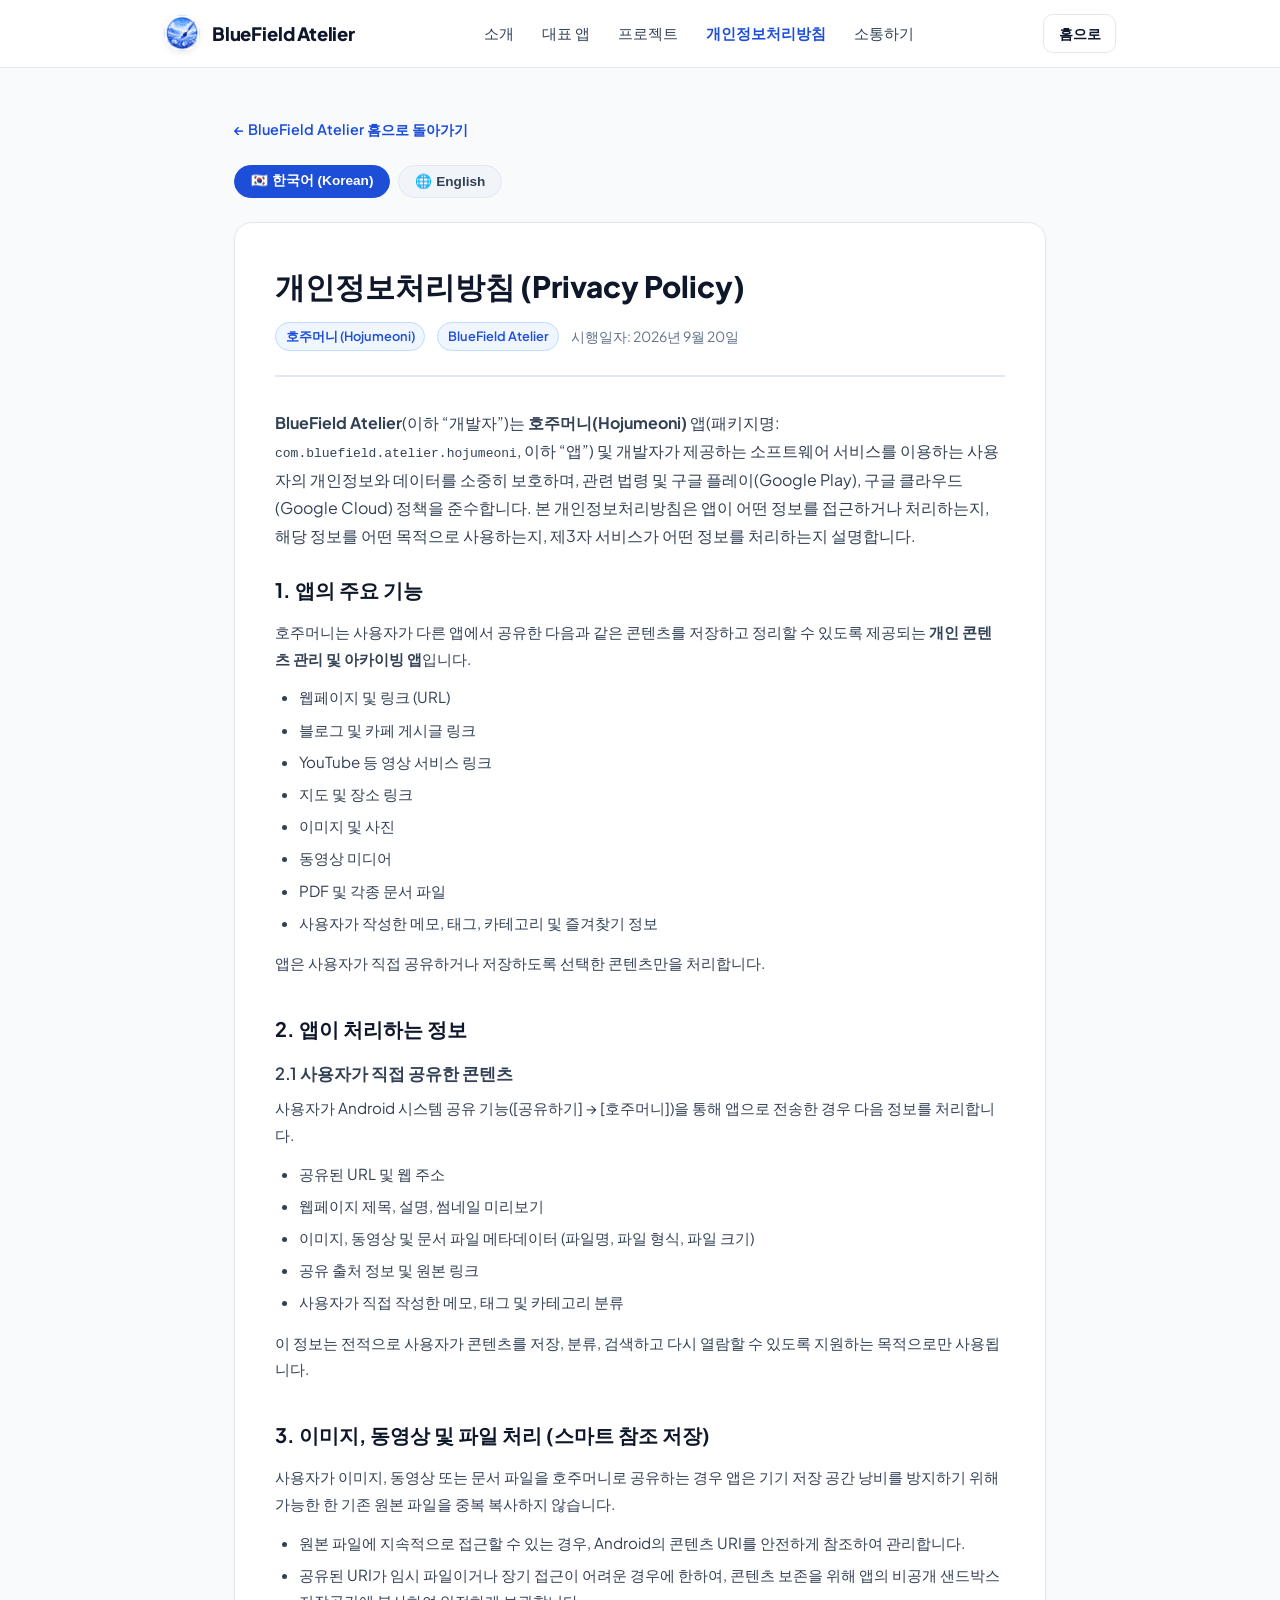
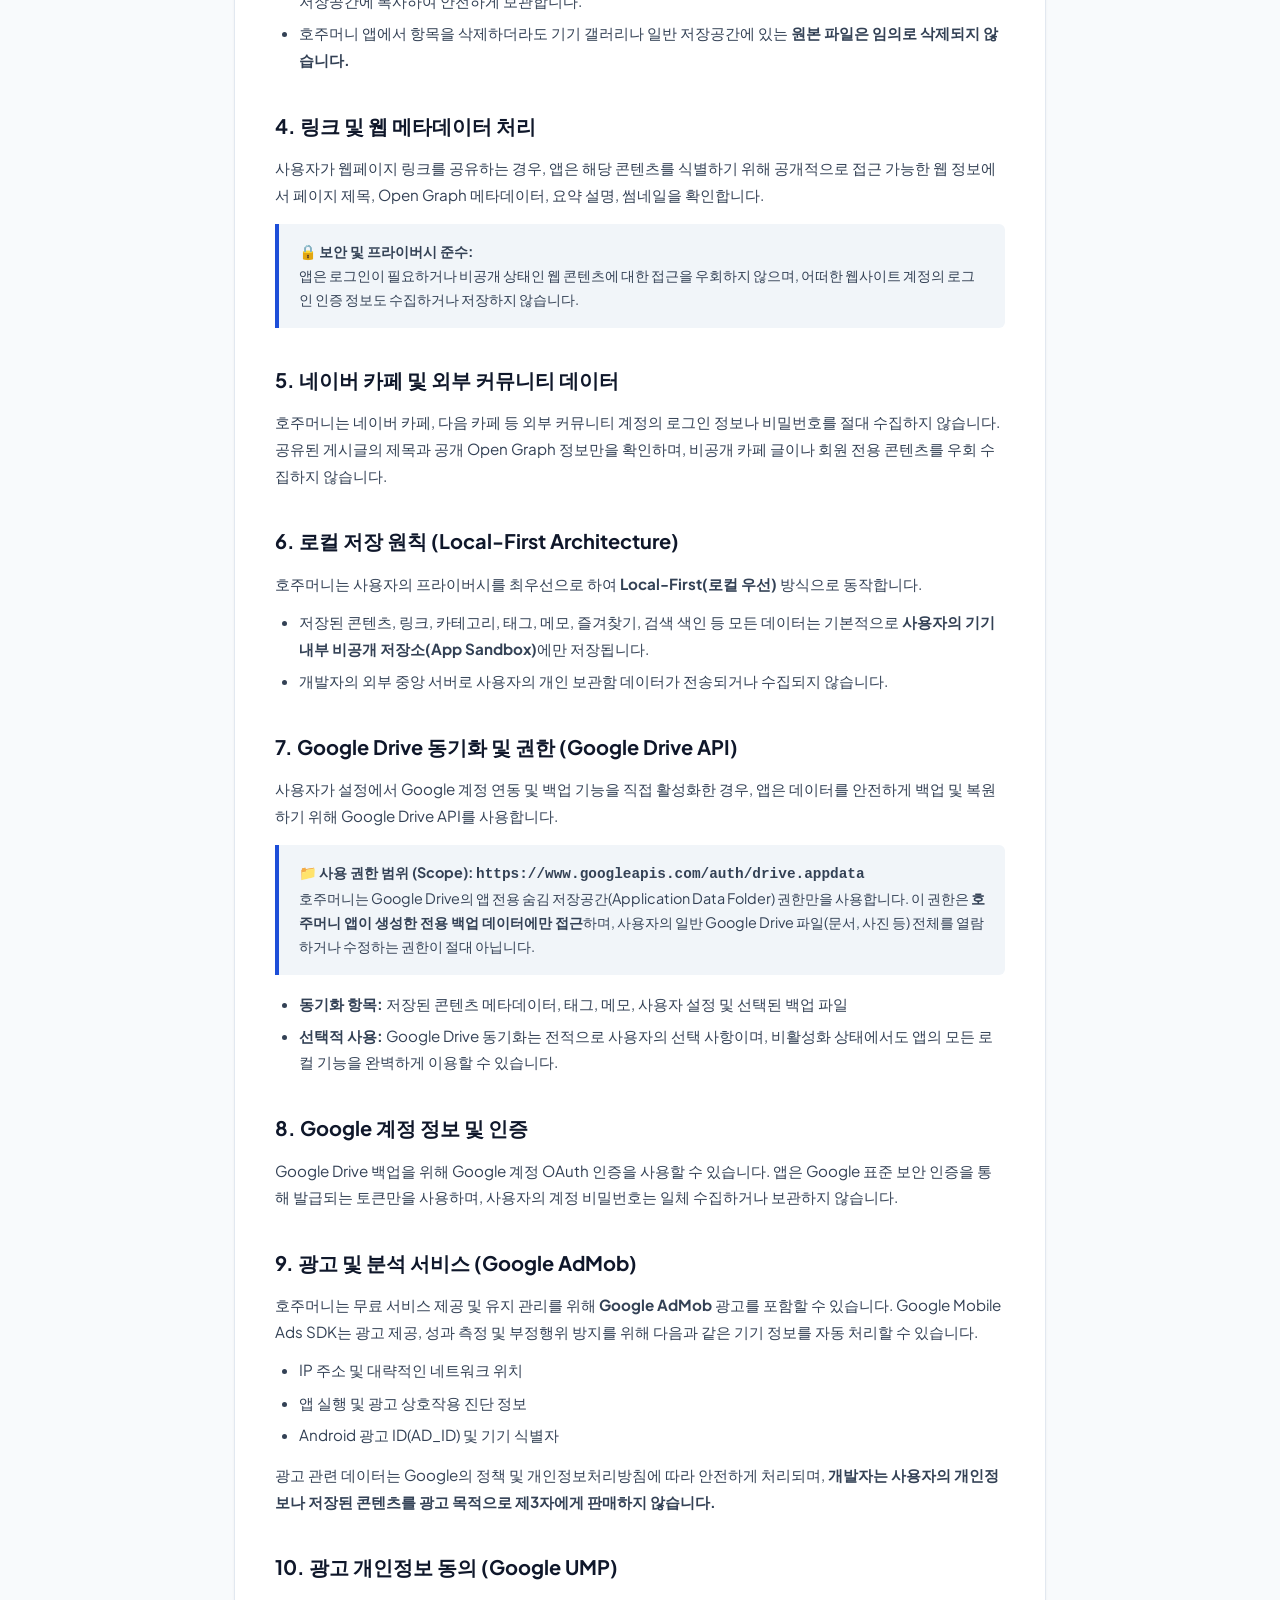
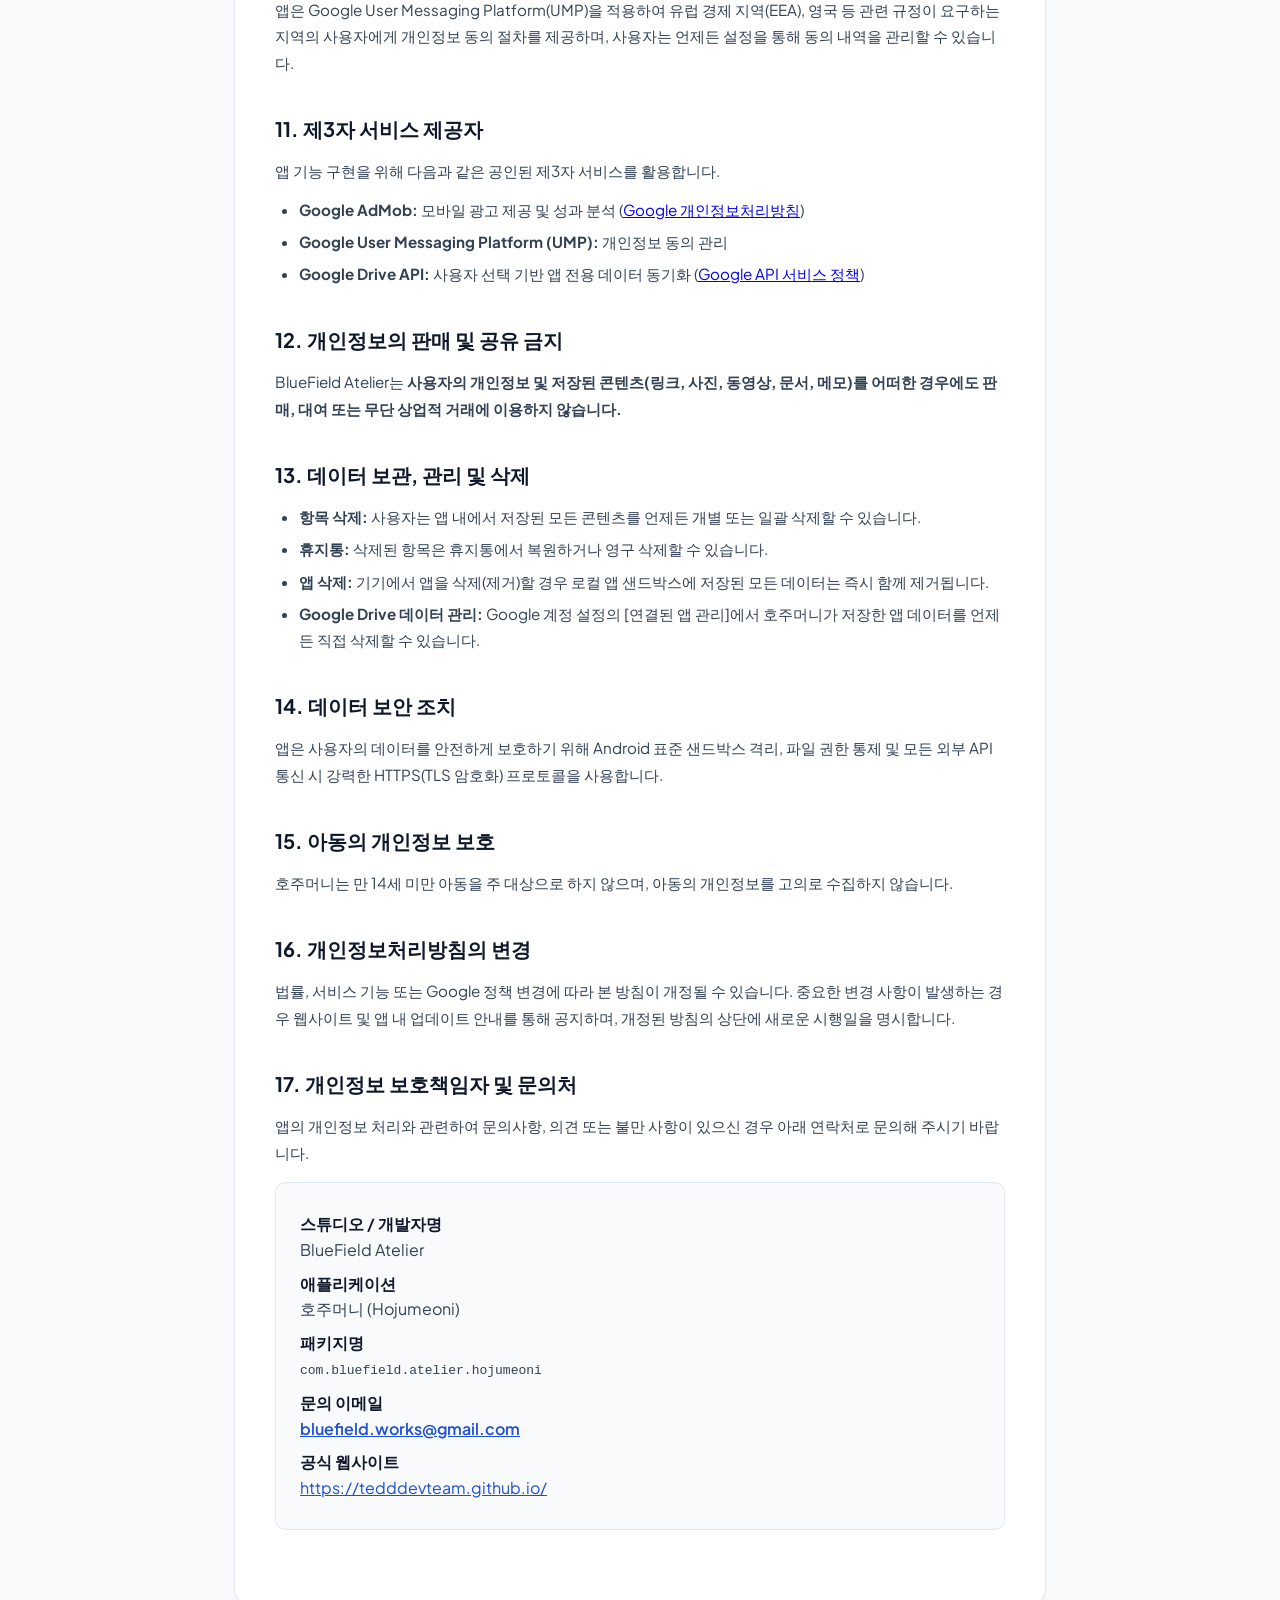
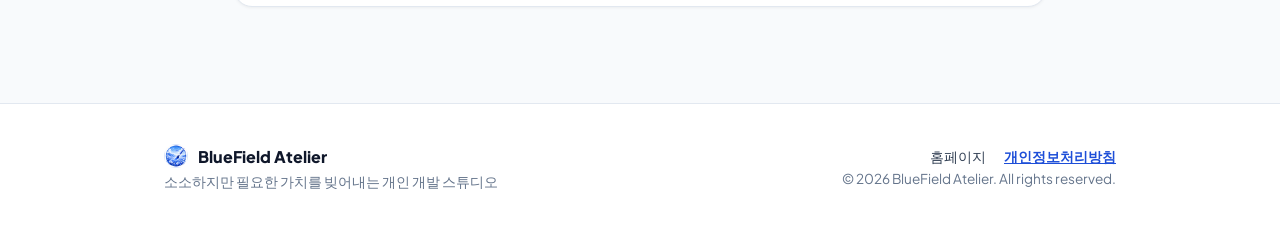
==== privacy-hojumeoni.html @ 0190643e "Add Privacy Policy pages and links for Google Cloud verification" ====
<!DOCTYPE html>
<html lang="ko">

<head>
    <meta charset="UTF-8">
    <meta name="viewport" content="width=device-width, initial-scale=1.0">
    <meta name="description" content="BlueField Atelier & 호주머니(Hojumeoni) 개인정보처리방침 (Privacy Policy)">
    <title>개인정보처리방침 | BlueField Atelier</title>
    <!-- Favicon -->
    <link rel="icon" type="image/png" href="atelier_logo.png">
    <!-- Google Fonts -->
    <link rel="preconnect" href="https://fonts.googleapis.com">
    <link rel="preconnect" href="https://fonts.gstatic.com" crossorigin>
    <link
        href="https://fonts.googleapis.com/css2?family=Pretendard:wght@300;400;500;600;700;800&family=Plus+Jakarta+Sans:wght@400;500;600;700;800&family=JetBrains+Mono:wght@400;500&display=swap"
        rel="stylesheet">
    <!-- Stylesheet -->
    <link rel="stylesheet" href="style.css">
    <style>
        .privacy-container {
            max-width: 860px;
            margin: 0 auto;
            padding: 3rem 1.5rem 6rem 1.5rem;
        }

        .privacy-card {
            background: var(--bg-card);
            border: 1px solid var(--border-color);
            border-radius: var(--radius-lg);
            padding: 2.5rem 2.5rem;
            box-shadow: var(--shadow-sm);
        }

        @media (max-width: 640px) {
            .privacy-card {
                padding: 1.5rem 1.25rem;
            }
        }

        .privacy-header {
            border-bottom: 2px solid var(--border-color);
            padding-bottom: 1.5rem;
            margin-bottom: 2rem;
        }

        .privacy-meta {
            display: flex;
            flex-wrap: wrap;
            gap: 0.75rem;
            align-items: center;
            margin-top: 0.75rem;
            font-size: 0.875rem;
            color: var(--text-muted);
        }

        .privacy-meta-badge {
            background: var(--accent-blue-light);
            color: var(--accent-blue);
            font-weight: 600;
            padding: 0.2rem 0.6rem;
            border-radius: 999px;
            font-size: 0.8rem;
            border: 1px solid var(--accent-blue-border);
        }

        .policy-section {
            margin-bottom: 2.25rem;
        }

        .policy-section h2 {
            font-size: 1.25rem;
            font-weight: 700;
            color: var(--text-primary);
            margin-bottom: 0.85rem;
            display: flex;
            align-items: center;
            gap: 0.5rem;
        }

        .policy-section h3 {
            font-size: 1.05rem;
            font-weight: 600;
            color: var(--text-secondary);
            margin-top: 1rem;
            margin-bottom: 0.5rem;
        }

        .policy-section p {
            color: var(--text-secondary);
            line-height: 1.75;
            margin-bottom: 0.75rem;
            font-size: 0.95rem;
        }

        .policy-section ul, .policy-section ol {
            padding-left: 1.5rem;
            margin-bottom: 0.85rem;
            color: var(--text-secondary);
            line-height: 1.75;
            font-size: 0.95rem;
        }

        .policy-section li {
            margin-bottom: 0.35rem;
        }

        .highlight-box {
            background: var(--bg-subtle);
            border-left: 4px solid var(--accent-blue);
            border-radius: 0 var(--radius-sm) var(--radius-sm) 0;
            padding: 1rem 1.25rem;
            margin: 1rem 0;
            font-size: 0.9rem;
            color: var(--text-secondary);
            line-height: 1.65;
        }

        .contact-box {
            background: #f8fafc;
            border: 1px solid var(--border-color);
            border-radius: var(--radius-md);
            padding: 1.25rem 1.5rem;
            margin-top: 1rem;
        }

        .contact-box dt {
            font-weight: 600;
            color: var(--text-primary);
            margin-top: 0.5rem;
        }

        .contact-box dd {
            margin-left: 0;
            color: var(--text-secondary);
            margin-bottom: 0.5rem;
        }

        .nav-back-link {
            display: inline-flex;
            align-items: center;
            gap: 0.4rem;
            color: var(--accent-blue);
            text-decoration: none;
            font-weight: 600;
            font-size: 0.9rem;
            margin-bottom: 1.5rem;
            transition: var(--transition);
        }

        .nav-back-link:hover {
            color: var(--accent-blue-hover);
            transform: translateX(-2px);
        }

        .lang-switch-bar {
            display: flex;
            gap: 0.5rem;
            margin-bottom: 1.5rem;
        }

        .lang-tab {
            padding: 0.4rem 1rem;
            border-radius: 999px;
            border: 1px solid var(--border-color);
            background: var(--bg-subtle);
            color: var(--text-secondary);
            font-size: 0.85rem;
            font-weight: 600;
            cursor: pointer;
            transition: var(--transition);
        }

        .lang-tab.active {
            background: var(--accent-blue);
            color: #ffffff;
            border-color: var(--accent-blue);
        }
    </style>
</head>

<body>
    <!-- Header -->
    <header class="navbar">
        <div class="nav-container">
            <a href="index.html" class="logo">
                <img src="atelier_logo.png" alt="BlueField Atelier" class="logo-img">
                <span class="logo-title">BlueField Atelier</span>
            </a>
            <nav class="nav-links">
                <a href="index.html#about" class="nav-item">소개</a>
                <a href="index.html#featured" class="nav-item">대표 앱</a>
                <a href="index.html#projects" class="nav-item">프로젝트</a>
                <a href="privacy.html" class="nav-item" style="color:var(--accent-blue); font-weight:700;">개인정보처리방침</a>
                <a href="index.html#contact" class="nav-item">소통하기</a>
            </nav>
            <div class="nav-right-actions">
                <a href="index.html" class="btn btn-sm btn-secondary" style="text-decoration:none;">홈으로</a>
            </div>
        </div>
    </header>

    <main class="privacy-container">
        <a href="index.html" class="nav-back-link">← BlueField Atelier 홈으로 돌아가기</a>

        <div class="lang-switch-bar">
            <button id="tabKo" class="lang-tab active" onclick="switchLanguage('ko')">🇰🇷 한국어 (Korean)</button>
            <button id="tabEn" class="lang-tab" onclick="switchLanguage('en')">🌐 English</button>
        </div>

        <!-- Korean Privacy Policy -->
        <article id="contentKo" class="privacy-card">
            <div class="privacy-header">
                <h1 style="font-size: 1.85rem; font-weight: 800; color: var(--text-primary);">개인정보처리방침 (Privacy Policy)</h1>
                <div class="privacy-meta">
                    <span class="privacy-meta-badge">호주머니 (Hojumeoni)</span>
                    <span class="privacy-meta-badge">BlueField Atelier</span>
                    <span>시행일자: 2026년 9월 20일</span>
                </div>
            </div>

            <p style="color: var(--text-secondary); line-height: 1.75; margin-bottom: 1.5rem;">
                <strong>BlueField Atelier</strong>(이하 “개발자”)는 <strong>호주머니(Hojumeoni)</strong> 앱(패키지명: <code>com.bluefield.atelier.hojumeoni</code>, 이하 “앱”) 및 개발자가 제공하는 소프트웨어 서비스를 이용하는 사용자의 개인정보와 데이터를 소중히 보호하며, 관련 법령 및 구글 플레이(Google Play), 구글 클라우드(Google Cloud) 정책을 준수합니다.
                본 개인정보처리방침은 앱이 어떤 정보를 접근하거나 처리하는지, 해당 정보를 어떤 목적으로 사용하는지, 제3자 서비스가 어떤 정보를 처리하는지 설명합니다.
            </p>

            <section class="policy-section">
                <h2>1. 앱의 주요 기능</h2>
                <p>호주머니는 사용자가 다른 앱에서 공유한 다음과 같은 콘텐츠를 저장하고 정리할 수 있도록 제공되는 <strong>개인 콘텐츠 관리 및 아카이빙 앱</strong>입니다.</p>
                <ul>
                    <li>웹페이지 및 링크 (URL)</li>
                    <li>블로그 및 카페 게시글 링크</li>
                    <li>YouTube 등 영상 서비스 링크</li>
                    <li>지도 및 장소 링크</li>
                    <li>이미지 및 사진</li>
                    <li>동영상 미디어</li>
                    <li>PDF 및 각종 문서 파일</li>
                    <li>사용자가 작성한 메모, 태그, 카테고리 및 즐겨찾기 정보</li>
                </ul>
                <p>앱은 사용자가 직접 공유하거나 저장하도록 선택한 콘텐츠만을 처리합니다.</p>
            </section>

            <section class="policy-section">
                <h2>2. 앱이 처리하는 정보</h2>
                <h3>2.1 사용자가 직접 공유한 콘텐츠</h3>
                <p>사용자가 Android 시스템 공유 기능([공유하기] → [호주머니])을 통해 앱으로 전송한 경우 다음 정보를 처리합니다.</p>
                <ul>
                    <li>공유된 URL 및 웹 주소</li>
                    <li>웹페이지 제목, 설명, 썸네일 미리보기</li>
                    <li>이미지, 동영상 및 문서 파일 메타데이터 (파일명, 파일 형식, 파일 크기)</li>
                    <li>공유 출처 정보 및 원본 링크</li>
                    <li>사용자가 직접 작성한 메모, 태그 및 카테고리 분류</li>
                </ul>
                <p>이 정보는 전적으로 사용자가 콘텐츠를 저장, 분류, 검색하고 다시 열람할 수 있도록 지원하는 목적으로만 사용됩니다.</p>
            </section>

            <section class="policy-section">
                <h2>3. 이미지, 동영상 및 파일 처리 (스마트 참조 저장)</h2>
                <p>사용자가 이미지, 동영상 또는 문서 파일을 호주머니로 공유하는 경우 앱은 기기 저장 공간 낭비를 방지하기 위해 가능한 한 기존 원본 파일을 중복 복사하지 않습니다.</p>
                <ul>
                    <li>원본 파일에 지속적으로 접근할 수 있는 경우, Android의 콘텐츠 URI를 안전하게 참조하여 관리합니다.</li>
                    <li>공유된 URI가 임시 파일이거나 장기 접근이 어려운 경우에 한하여, 콘텐츠 보존을 위해 앱의 비공개 샌드박스 저장공간에 복사하여 안전하게 보관합니다.</li>
                    <li>호주머니 앱에서 항목을 삭제하더라도 기기 갤러리나 일반 저장공간에 있는 <strong>원본 파일은 임의로 삭제되지 않습니다.</strong></li>
                </ul>
            </section>

            <section class="policy-section">
                <h2>4. 링크 및 웹 메타데이터 처리</h2>
                <p>사용자가 웹페이지 링크를 공유하는 경우, 앱은 해당 콘텐츠를 식별하기 위해 공개적으로 접근 가능한 웹 정보에서 페이지 제목, Open Graph 메타데이터, 요약 설명, 썸네일을 확인합니다.</p>
                <div class="highlight-box">
                    🔒 <strong>보안 및 프라이버시 준수:</strong><br>
                    앱은 로그인이 필요하거나 비공개 상태인 웹 콘텐츠에 대한 접근을 우회하지 않으며, 어떠한 웹사이트 계정의 로그인 인증 정보도 수집하거나 저장하지 않습니다.
                </div>
            </section>

            <section class="policy-section">
                <h2>5. 네이버 카페 및 외부 커뮤니티 데이터</h2>
                <p>호주머니는 네이버 카페, 다음 카페 등 외부 커뮤니티 계정의 로그인 정보나 비밀번호를 절대 수집하지 않습니다. 공유된 게시글의 제목과 공개 Open Graph 정보만을 확인하며, 비공개 카페 글이나 회원 전용 콘텐츠를 우회 수집하지 않습니다.</p>
            </section>

            <section class="policy-section">
                <h2>6. 로컬 저장 원칙 (Local-First Architecture)</h2>
                <p>호주머니는 사용자의 프라이버시를 최우선으로 하여 <strong>Local-First(로컬 우선)</strong> 방식으로 동작합니다.</p>
                <ul>
                    <li>저장된 콘텐츠, 링크, 카테고리, 태그, 메모, 즐겨찾기, 검색 색인 등 모든 데이터는 기본적으로 <strong>사용자의 기기 내부 비공개 저장소(App Sandbox)</strong>에만 저장됩니다.</li>
                    <li>개발자의 외부 중앙 서버로 사용자의 개인 보관함 데이터가 전송되거나 수집되지 않습니다.</li>
                </ul>
            </section>

            <section class="policy-section">
                <h2>7. Google Drive 동기화 및 권한 (Google Drive API)</h2>
                <p>사용자가 설정에서 Google 계정 연동 및 백업 기능을 직접 활성화한 경우, 앱은 데이터를 안전하게 백업 및 복원하기 위해 Google Drive API를 사용합니다.</p>
                <div class="highlight-box">
                    📁 <strong>사용 권한 범위 (Scope): <code>https://www.googleapis.com/auth/drive.appdata</code></strong><br>
                    호주머니는 Google Drive의 앱 전용 숨김 저장공간(Application Data Folder) 권한만을 사용합니다. 이 권한은 <strong>호주머니 앱이 생성한 전용 백업 데이터에만 접근</strong>하며, 사용자의 일반 Google Drive 파일(문서, 사진 등) 전체를 열람하거나 수정하는 권한이 절대 아닙니다.
                </div>
                <ul>
                    <li><strong>동기화 항목:</strong> 저장된 콘텐츠 메타데이터, 태그, 메모, 사용자 설정 및 선택된 백업 파일</li>
                    <li><strong>선택적 사용:</strong> Google Drive 동기화는 전적으로 사용자의 선택 사항이며, 비활성화 상태에서도 앱의 모든 로컬 기능을 완벽하게 이용할 수 있습니다.</li>
                </ul>
            </section>

            <section class="policy-section">
                <h2>8. Google 계정 정보 및 인증</h2>
                <p>Google Drive 백업을 위해 Google 계정 OAuth 인증을 사용할 수 있습니다. 앱은 Google 표준 보안 인증을 통해 발급되는 토큰만을 사용하며, 사용자의 계정 비밀번호는 일체 수집하거나 보관하지 않습니다.</p>
            </section>

            <section class="policy-section">
                <h2>9. 광고 및 분석 서비스 (Google AdMob)</h2>
                <p>호주머니는 무료 서비스 제공 및 유지 관리를 위해 <strong>Google AdMob</strong> 광고를 포함할 수 있습니다. Google Mobile Ads SDK는 광고 제공, 성과 측정 및 부정행위 방지를 위해 다음과 같은 기기 정보를 자동 처리할 수 있습니다.</p>
                <ul>
                    <li>IP 주소 및 대략적인 네트워크 위치</li>
                    <li>앱 실행 및 광고 상호작용 진단 정보</li>
                    <li>Android 광고 ID(AD_ID) 및 기기 식별자</li>
                </ul>
                <p>광고 관련 데이터는 Google의 정책 및 개인정보처리방침에 따라 안전하게 처리되며, <strong>개발자는 사용자의 개인정보나 저장된 콘텐츠를 광고 목적으로 제3자에게 판매하지 않습니다.</strong></p>
            </section>

            <section class="policy-section">
                <h2>10. 광고 개인정보 동의 (Google UMP)</h2>
                <p>앱은 Google User Messaging Platform(UMP)을 적용하여 유럽 경제 지역(EEA), 영국 등 관련 규정이 요구하는 지역의 사용자에게 개인정보 동의 절차를 제공하며, 사용자는 언제든 설정을 통해 동의 내역을 관리할 수 있습니다.</p>
            </section>

            <section class="policy-section">
                <h2>11. 제3자 서비스 제공자</h2>
                <p>앱 기능 구현을 위해 다음과 같은 공인된 제3자 서비스를 활용합니다.</p>
                <ul>
                    <li><strong>Google AdMob:</strong> 모바일 광고 제공 및 성과 분석 (<a href="https://policies.google.com/privacy" target="_blank" rel="noopener">Google 개인정보처리방침</a>)</li>
                    <li><strong>Google User Messaging Platform (UMP):</strong> 개인정보 동의 관리</li>
                    <li><strong>Google Drive API:</strong> 사용자 선택 기반 앱 전용 데이터 동기화 (<a href="https://developers.google.com/drive/api/guides/api-specific-auth" target="_blank" rel="noopener">Google API 서비스 정책</a>)</li>
                </ul>
            </section>

            <section class="policy-section">
                <h2>12. 개인정보의 판매 및 공유 금지</h2>
                <p>BlueField Atelier는 <strong>사용자의 개인정보 및 저장된 콘텐츠(링크, 사진, 동영상, 문서, 메모)를 어떠한 경우에도 판매, 대여 또는 무단 상업적 거래에 이용하지 않습니다.</strong></p>
            </section>

            <section class="policy-section">
                <h2>13. 데이터 보관, 관리 및 삭제</h2>
                <ul>
                    <li><strong>항목 삭제:</strong> 사용자는 앱 내에서 저장된 모든 콘텐츠를 언제든 개별 또는 일괄 삭제할 수 있습니다.</li>
                    <li><strong>휴지통:</strong> 삭제된 항목은 휴지통에서 복원하거나 영구 삭제할 수 있습니다.</li>
                    <li><strong>앱 삭제:</strong> 기기에서 앱을 삭제(제거)할 경우 로컬 앱 샌드박스에 저장된 모든 데이터는 즉시 함께 제거됩니다.</li>
                    <li><strong>Google Drive 데이터 관리:</strong> Google 계정 설정의 [연결된 앱 관리]에서 호주머니가 저장한 앱 데이터를 언제든 직접 삭제할 수 있습니다.</li>
                </ul>
            </section>

            <section class="policy-section">
                <h2>14. 데이터 보안 조치</h2>
                <p>앱은 사용자의 데이터를 안전하게 보호하기 위해 Android 표준 샌드박스 격리, 파일 권한 통제 및 모든 외부 API 통신 시 강력한 HTTPS(TLS 암호화) 프로토콜을 사용합니다.</p>
            </section>

            <section class="policy-section">
                <h2>15. 아동의 개인정보 보호</h2>
                <p>호주머니는 만 14세 미만 아동을 주 대상으로 하지 않으며, 아동의 개인정보를 고의로 수집하지 않습니다.</p>
            </section>

            <section class="policy-section">
                <h2>16. 개인정보처리방침의 변경</h2>
                <p>법률, 서비스 기능 또는 Google 정책 변경에 따라 본 방침이 개정될 수 있습니다. 중요한 변경 사항이 발생하는 경우 웹사이트 및 앱 내 업데이트 안내를 통해 공지하며, 개정된 방침의 상단에 새로운 시행일을 명시합니다.</p>
            </section>

            <section class="policy-section">
                <h2>17. 개인정보 보호책임자 및 문의처</h2>
                <p>앱의 개인정보 처리와 관련하여 문의사항, 의견 또는 불만 사항이 있으신 경우 아래 연락처로 문의해 주시기 바랍니다.</p>
                <div class="contact-box">
                    <dl>
                        <dt>스튜디오 / 개발자명</dt>
                        <dd>BlueField Atelier</dd>
                        <dt>애플리케이션</dt>
                        <dd>호주머니 (Hojumeoni)</dd>
                        <dt>패키지명</dt>
                        <dd><code>com.bluefield.atelier.hojumeoni</code></dd>
                        <dt>문의 이메일</dt>
                        <dd><a href="mailto:bluefield.works@gmail.com" style="color:var(--accent-blue); font-weight:600;">bluefield.works@gmail.com</a></dd>
                        <dt>공식 웹사이트</dt>
                        <dd><a href="https://tedddevteam.github.io/" style="color:var(--accent-blue);">https://tedddevteam.github.io/</a></dd>
                    </dl>
                </div>
            </section>
        </article>

        <!-- English Privacy Policy -->
        <article id="contentEn" class="privacy-card" style="display: none;">
            <div class="privacy-header">
                <h1 style="font-size: 1.85rem; font-weight: 800; color: var(--text-primary);">Privacy Policy</h1>
                <div class="privacy-meta">
                    <span class="privacy-meta-badge">Hojumeoni</span>
                    <span class="privacy-meta-badge">BlueField Atelier</span>
                    <span>Effective Date: September 20, 2026</span>
                </div>
            </div>

            <p style="color: var(--text-secondary); line-height: 1.75; margin-bottom: 1.5rem;">
                <strong>BlueField Atelier</strong> ("Developer", "we", "us") values the privacy of users who use <strong>Hojumeoni</strong> (Package: <code>com.bluefield.atelier.hojumeoni</code>, "App") and our software services. We comply with relevant privacy regulations, Google Play developer policies, and Google Cloud OAuth requirements. This Privacy Policy describes what information is handled, for what purposes it is used, and how third-party services operate.
            </p>

            <section class="policy-section">
                <h2>1. Core App Features</h2>
                <p>Hojumeoni is a <strong>personal content management and smart pocket archive application</strong> designed to help users collect, organize, and search items shared from other apps:</p>
                <ul>
                    <li>Webpages and links (URLs)</li>
                    <li>Blog, article, and social media posts</li>
                    <li>Video links (YouTube, etc.)</li>
                    <li>Map and location bookmarks</li>
                    <li>Images and photos</li>
                    <li>Videos and media files</li>
                    <li>PDFs and document files</li>
                    <li>User-created notes, tags, categories, and favorites</li>
                </ul>
                <p>The App only processes content that the user explicitly chooses to share or save.</p>
            </section>

            <section class="policy-section">
                <h2>2. Information We Process</h2>
                <p>When you share content into Hojumeoni via the Android system Share Sheet, we process:</p>
                <ul>
                    <li>Shared URLs and destination links</li>
                    <li>Webpage titles, descriptions, and thumbnail previews</li>
                    <li>File metadata (file name, MIME type, file size)</li>
                    <li>User-generated notes, tags, and category classifications</li>
                </ul>
                <p>This information is processed exclusively to enable local organization, bookmarking, searching, and viewing within the App.</p>
            </section>

            <section class="policy-section">
                <h2>3. Media and File Handling (Smart Reference)</h2>
                <p>To preserve device storage efficiency, Hojumeoni avoids duplicating existing files whenever possible:</p>
                <ul>
                    <li>If persistent access to the original file is supported, the App maintains a secure reference to the Android Content URI without copying.</li>
                    <li>If a shared URI is temporary, the App copies the file into its private sandbox storage to ensure long-term preservation.</li>
                    <li>Deleting items inside Hojumeoni <strong>never deletes original files</strong> from your system gallery or device storage.</li>
                </ul>
            </section>

            <section class="policy-section">
                <h2>4. Web Metadata and Links</h2>
                <p>When a webpage link is shared, the App fetches publicly available Open Graph metadata (title, preview image, summary) to generate a helpful bookmark card.</p>
                <div class="highlight-box">
                    🔒 <strong>Security & Compliance:</strong><br>
                    The App does NOT bypass paywalls, private authentication, or collect any login credentials for third-party websites.
                </div>
            </section>

            <section class="policy-section">
                <h2>5. Local-First Storage Architecture</h2>
                <p>Hojumeoni is built on a <strong>Local-First</strong> foundation:</p>
                <ul>
                    <li>All saved links, files, tags, notes, categories, and search indexes are stored strictly inside the <strong>App's private local sandbox</strong> on your device.</li>
                    <li>We do NOT maintain a central server to collect or store your personal archive.</li>
                </ul>
            </section>

            <section class="policy-section">
                <h2>6. Google Drive Synchronization & Scope Disclosure</h2>
                <p>If you choose to enable the optional Google Drive backup feature, the App uses the Google Drive API to backup and restore your data.</p>
                <div class="highlight-box">
                    📁 <strong>Scope Used: <code>https://www.googleapis.com/auth/drive.appdata</code></strong><br>
                    Hojumeoni requests only the <code>drive.appdata</code> scope (Application Data Folder). This grants access strictly to the App's own hidden configuration and backup folder. <strong>The App CANNOT see, access, or modify any other files or folders in your Google Drive.</strong>
                </div>
                <ul>
                    <li><strong>Synchronized Data:</strong> Content metadata, tags, notes, app settings, and selected backup files.</li>
                    <li><strong>User Control:</strong> Google Drive integration is 100% optional. The App remains fully functional in offline/local-only mode.</li>
                </ul>
            </section>

            <section class="policy-section">
                <h2>7. Google Account Authentication</h2>
                <p>Google OAuth authentication is used strictly for Drive API access token authorization. We do not collect, view, or store your Google account password.</p>
            </section>

            <section class="policy-section">
                <h2>8. Advertising (Google AdMob)</h2>
                <p>Hojumeoni may display advertisements provided by <strong>Google AdMob</strong> to support free service offerings. The Google Mobile Ads SDK may automatically process diagnostic data (IP address, Advertising ID, app performance) in compliance with Google Privacy Policies.</p>
                <p><strong>We never sell your personal data, notes, or archived content to third parties or advertisers.</strong></p>
            </section>

            <section class="policy-section">
                <h2>9. Third-Party Services</h2>
                <ul>
                    <li><strong>Google AdMob:</strong> Ad serving and analytics (<a href="https://policies.google.com/privacy" target="_blank" rel="noopener">Google Privacy Policy</a>)</li>
                    <li><strong>Google User Messaging Platform (UMP):</strong> Privacy consent management</li>
                    <li><strong>Google Drive API:</strong> Optional user-driven backup (<a href="https://developers.google.com/drive/api/guides/api-specific-auth" target="_blank" rel="noopener">Google API Services Policy</a>)</li>
                </ul>
            </section>

            <section class="policy-section">
                <h2>10. Data Retention & Deletion</h2>
                <ul>
                    <li><strong>Item Deletion:</strong> You can delete any saved item individually or empty the Trash at any time.</li>
                    <li><strong>App Uninstall:</strong> Uninstalling the App immediately purges all local sandbox data according to Android OS standards.</li>
                    <li><strong>Google Drive App Data:</strong> You can manage and delete the App's backup data directly from your Google Account settings (Manage Connected Apps).</li>
                </ul>
            </section>

            <section class="policy-section">
                <h2>11. Developer Contact Information</h2>
                <p>If you have questions, feedback, or data privacy requests, please contact us at:</p>
                <div class="contact-box">
                    <dl>
                        <dt>Studio / Developer</dt>
                        <dd>BlueField Atelier</dd>
                        <dt>Application</dt>
                        <dd>Hojumeoni (호주머니)</dd>
                        <dt>Package Name</dt>
                        <dd><code>com.bluefield.atelier.hojumeoni</code></dd>
                        <dt>Contact Email</dt>
                        <dd><a href="mailto:bluefield.works@gmail.com" style="color:var(--accent-blue); font-weight:600;">bluefield.works@gmail.com</a></dd>
                        <dt>Official Website</dt>
                        <dd><a href="https://tedddevteam.github.io/" style="color:var(--accent-blue);">https://tedddevteam.github.io/</a></dd>
                    </dl>
                </div>
            </section>
        </article>
    </main>

    <!-- Footer -->
    <footer class="footer">
        <div class="footer-container">
            <div class="footer-left">
                <div class="footer-brand-row">
                    <img src="atelier_logo.png" alt="BlueField Atelier" class="footer-logo-img">
                    <span class="footer-logo">BlueField Atelier</span>
                </div>
                <p>소소하지만 필요한 가치를 빚어내는 개인 개발 스튜디오</p>
            </div>
            <div class="footer-right">
                <p><a href="index.html" style="color:var(--text-secondary); text-decoration:none; margin-right:1rem;">홈페이지</a> <a href="privacy.html" style="color:var(--accent-blue); font-weight:600; text-decoration:underline;">개인정보처리방침</a></p>
                <p>&copy; 2026 BlueField Atelier. All rights reserved.</p>
            </div>
        </div>
    </footer>

    <script>
        function switchLanguage(lang) {
            const contentKo = document.getElementById('contentKo');
            const contentEn = document.getElementById('contentEn');
            const tabKo = document.getElementById('tabKo');
            const tabEn = document.getElementById('tabEn');

            if (lang === 'en') {
                contentKo.style.display = 'none';
                contentEn.style.display = 'block';
                tabKo.classList.remove('active');
                tabEn.classList.add('active');
                document.documentElement.lang = 'en';
            } else {
                contentKo.style.display = 'block';
                contentEn.style.display = 'none';
                tabKo.classList.add('active');
                tabEn.classList.remove('active');
                document.documentElement.lang = 'ko';
            }
        }
    </script>
</body>

</html>
---- style.css ----
/* ==========================================================================
   BlueField Atelier - Simple & Clean Design System
   ========================================================================== */
:root {
    --bg-page: #f8fafc;
    --bg-card: #ffffff;
    --bg-subtle: #f1f5f9;
    
    --border-color: #e2e8f0;
    --border-hover: #cbd5e1;
    
    --text-primary: #0f172a;
    --text-secondary: #334155;
    --text-muted: #64748b;
    --text-light: #94a3b8;
    
    --accent-blue: #1d4ed8;
    --accent-blue-hover: #1e40af;
    --accent-blue-light: #eff6ff;
    --accent-blue-border: #bfdbfe;
    
    --accent-green: #10b981;
    
    --radius-sm: 6px;
    --radius-md: 10px;
    --radius-lg: 18px;
    
    --shadow-sm: 0 1px 3px rgba(0, 0, 0, 0.05);
    --shadow-md: 0 4px 14px rgba(0, 0, 0, 0.06);
    --shadow-lg: 0 10px 25px rgba(0, 0, 0, 0.08);
    
    --transition: all 0.2s cubic-bezier(0.4, 0, 0.2, 1);
}

/* Base Reset */
* {
    margin: 0;
    padding: 0;
    box-sizing: border-box;
}

html {
    scroll-behavior: smooth;
    font-family: 'Pretendard', 'Plus Jakarta Sans', -apple-system, BlinkMacSystemFont, sans-serif;
    background-color: var(--bg-page);
    color: var(--text-primary);
    line-height: 1.6;
}

body {
    min-height: 100vh;
}

/* Navbar */
.navbar {
    position: sticky;
    top: 0;
    z-index: 100;
    background: rgba(255, 255, 255, 0.94);
    backdrop-filter: blur(10px);
    -webkit-backdrop-filter: blur(10px);
    border-bottom: 1px solid var(--border-color);
}

.nav-container {
    max-width: 1000px;
    margin: 0 auto;
    padding: 0.9rem 1.5rem;
    display: flex;
    align-items: center;
    justify-content: space-between;
}

.logo {
    display: flex;
    align-items: center;
    gap: 0.75rem;
    text-decoration: none;
}

.logo-img {
    width: 36px;
    height: 36px;
    border-radius: 50%;
    object-fit: cover;
    box-shadow: 0 2px 6px rgba(0, 0, 0, 0.08);
}

.logo-title {
    font-weight: 800;
    font-size: 1.15rem;
    color: var(--text-primary);
    letter-spacing: -0.01em;
}

.nav-links {
    display: flex;
    gap: 1.75rem;
}

.nav-item {
    color: var(--text-secondary);
    text-decoration: none;
    font-size: 0.925rem;
    font-weight: 500;
    transition: var(--transition);
}

.nav-item:hover {
    color: var(--accent-blue);
}

.server-status-badge {
    display: flex;
    align-items: center;
    gap: 0.5rem;
    padding: 0.35rem 0.8rem;
    background: #ecfdf5;
    border: 1px solid #a7f3d0;
    border-radius: 999px;
    font-size: 0.8rem;
    color: #047857;
    font-weight: 600;
}

.pulse-dot {
    width: 7px;
    height: 7px;
    background-color: var(--accent-green);
    border-radius: 50%;
}

.nav-right-actions {
    display: flex;
    align-items: center;
    gap: 0.75rem;
}

.lang-toggle-btn {
    display: inline-flex;
    align-items: center;
    justify-content: center;
    gap: 0.35rem;
    padding: 0.35rem 0.75rem;
    background: var(--bg-subtle);
    border: 1px solid var(--border-color);
    border-radius: 999px;
    font-size: 0.8rem;
    font-weight: 600;
    color: var(--text-secondary);
    cursor: pointer;
    transition: var(--transition);
    flex-shrink: 0;
    white-space: nowrap;
    -webkit-appearance: none;
    appearance: none;
    font-family: inherit;
    outline: none;
    user-select: none;
    -webkit-user-select: none;
}

.lang-toggle-btn:hover {
    background: var(--accent-blue-light);
    color: var(--accent-blue);
    border-color: var(--accent-blue-border);
}

/* Layout */
.main-container {
    max-width: 1000px;
    margin: 0 auto;
    padding: 2.5rem 1.5rem 5rem 1.5rem;
}

.section {
    margin-bottom: 5.5rem;
}

.section-header {
    margin-bottom: 2rem;
}

.section-title {
    font-size: 1.75rem;
    font-weight: 700;
    letter-spacing: -0.02em;
    margin-bottom: 0.4rem;
}

.section-description {
    color: var(--text-muted);
    font-size: 1rem;
}

.section-label {
    display: inline-block;
    font-size: 0.8rem;
    font-weight: 700;
    color: var(--accent-blue);
    letter-spacing: 0.08em;
    margin-bottom: 1rem;
    padding: 0.25rem 0.75rem;
    background: var(--accent-blue-light);
    border: 1px solid var(--accent-blue-border);
    border-radius: var(--radius-sm);
}

/* Hero Section with Standalone Center-Cropped Banner Image */
.hero-section {
    padding: 0;
    background: #ffffff;
    border-radius: var(--radius-lg);
    border: 1px solid var(--border-color);
    box-shadow: var(--shadow-md);
    margin-bottom: 5rem;
    overflow: hidden;
}

.hero-banner-container {
    width: 100%;
    height: 300px;
    overflow: hidden;
    position: relative;
    background: #f1f5f9;
}

.hero-banner-img {
    width: 100%;
    height: 100%;
    object-fit: cover;
    object-position: center;
    display: block;
}

.hero-content {
    padding: 2.25rem 2.5rem 2.75rem 2.5rem;
    max-width: 750px;
}

.badge-pill {
    display: inline-block;
    padding: 0.35rem 0.9rem;
    background: var(--accent-blue-light);
    border: 1px solid var(--accent-blue-border);
    border-radius: 999px;
    font-size: 0.825rem;
    color: var(--accent-blue);
    font-weight: 700;
    margin-bottom: 1rem;
}

.hero-title {
    font-size: 2.1rem;
    font-weight: 700;
    line-height: 1.38;
    letter-spacing: -0.025em;
    margin-bottom: 1rem;
    color: var(--text-primary);
    word-break: keep-all;
}

.hero-title-phrase {
    display: inline-block;
}

.hero-subtitle {
    font-size: 1.05rem;
    color: var(--text-secondary);
    margin-bottom: 1.75rem;
    line-height: 1.65;
    font-weight: 400;
    word-break: keep-all;
}

.hero-actions {
    display: flex;
    gap: 0.85rem;
}

/* Featured App Section ('무사히') */
.featured-section {
    margin-top: 5rem;
    margin-bottom: 5.5rem;
}

/* Buttons */
.btn {
    display: inline-flex;
    align-items: center;
    justify-content: center;
    padding: 0.75rem 1.4rem;
    border-radius: var(--radius-md);
    font-weight: 600;
    font-size: 0.95rem;
    cursor: pointer;
    text-decoration: none;
    transition: var(--transition);
    border: 1px solid transparent;
}

.btn-primary {
    background: var(--accent-blue);
    color: #ffffff;
    border-color: var(--accent-blue);
    box-shadow: 0 2px 8px rgba(29, 78, 216, 0.25);
}

.btn-primary:hover {
    background: var(--accent-blue-hover);
    border-color: var(--accent-blue-hover);
    transform: translateY(-1px);
    box-shadow: 0 4px 12px rgba(29, 78, 216, 0.35);
}

.btn-secondary {
    background: #ffffff;
    border-color: var(--border-color);
    color: var(--text-primary);
}

.btn-secondary:hover {
    background: var(--bg-subtle);
    border-color: var(--border-hover);
}

.btn-upcoming {
    background: #fffbe8;
    color: #d97706;
    border-color: #fde68a;
    font-weight: 700;
    cursor: default;
    box-shadow: 0 2px 8px rgba(217, 119, 6, 0.12);
}

.btn-sm {
    padding: 0.45rem 0.9rem;
    font-size: 0.85rem;
}

.btn-lg {
    padding: 0.85rem 1.6rem;
    font-size: 1rem;
}

.btn-block {
    width: 100%;
}

/* Featured Card ('무사히') */
.featured-card {
    background: #ffffff;
    border: 1px solid var(--accent-blue-border);
    border-radius: var(--radius-lg);
    padding: 2.5rem;
    box-shadow: var(--shadow-md);
    position: relative;
}

.featured-header {
    display: flex;
    align-items: center;
    gap: 1.25rem;
    margin-bottom: 1.25rem;
}

.featured-app-icon-container {
    width: 72px;
    height: 72px;
    border-radius: 16px;
    overflow: hidden;
    box-shadow: 0 4px 14px rgba(0, 0, 0, 0.08);
    border: 1px solid var(--border-color);
    flex-shrink: 0;
    background: #ffffff;
}

.featured-app-icon-img {
    width: 100%;
    height: 100%;
    object-fit: cover;
    display: block;
}

.featured-tag {
    display: inline-block;
    font-size: 0.75rem;
    font-weight: 700;
    color: var(--accent-blue);
    margin-bottom: 0.2rem;
}

.featured-app-title {
    font-size: 1.6rem;
    font-weight: 800;
    letter-spacing: -0.02em;
}

.featured-app-sub {
    font-size: 0.95rem;
    color: var(--text-muted);
}

.featured-body {
    margin-bottom: 1.75rem;
}

.featured-desc {
    color: var(--text-secondary);
    font-size: 1.025rem;
    line-height: 1.65;
    margin-bottom: 1.25rem;
    word-break: keep-all;
}

.featured-tags {
    display: flex;
    gap: 0.5rem;
    flex-wrap: wrap;
}

.ftag {
    padding: 0.3rem 0.75rem;
    background: var(--bg-subtle);
    border-radius: 999px;
    font-size: 0.825rem;
    color: var(--text-secondary);
    font-weight: 500;
}

.featured-footer {
    display: flex;
    align-items: center;
    border-top: 1px solid var(--border-color);
    padding-top: 1.5rem;
}

/* Projects Grid & Card Banner Styling */
.projects-grid {
    display: grid;
    grid-template-columns: repeat(auto-fit, minmax(290px, 1fr));
    gap: 1.5rem;
}

.project-card {
    background: #ffffff;
    border: 1px solid var(--border-color);
    border-radius: var(--radius-md);
    padding: 0;
    display: flex;
    flex-direction: column;
    box-shadow: var(--shadow-sm);
    transition: var(--transition);
    overflow: hidden;
}

.project-card:hover {
    border-color: var(--border-hover);
    box-shadow: var(--shadow-md);
    transform: translateY(-3px);
}

.card-banner-container {
    width: 100%;
    height: 145px;
    overflow: hidden;
    position: relative;
    background: #f1f5f9;
    border-bottom: 1px solid var(--border-color);
}

.card-banner-img {
    width: 100%;
    height: 100%;
    object-fit: cover;
    object-position: center;
    display: block;
    transition: transform 0.3s ease;
}

.project-card:hover .card-banner-img {
    transform: scale(1.04);
}

.card-content-body {
    padding: 1.4rem 1.5rem 1.5rem 1.5rem;
    display: flex;
    flex-direction: column;
    flex-grow: 1;
}

.card-top {
    display: flex;
    justify-content: space-between;
    align-items: center;
    margin-bottom: 0.6rem;
}

.card-badge {
    font-size: 0.75rem;
    font-weight: 600;
    color: var(--accent-blue);
    background: var(--accent-blue-light);
    border: 1px solid var(--accent-blue-border);
    padding: 0.2rem 0.6rem;
    border-radius: var(--radius-sm);
}

.card-title {
    font-size: 1.175rem;
    font-weight: 700;
    margin-bottom: 0.35rem;
    line-height: 1.35;
}

.card-sub {
    font-size: 0.875rem;
    color: var(--text-muted);
    margin-bottom: 0.75rem;
}

.card-desc {
    font-size: 0.925rem;
    color: var(--text-secondary);
    flex-grow: 1;
    margin-bottom: 1.25rem;
    line-height: 1.6;
    word-break: keep-all;
}

.card-tags {
    display: flex;
    gap: 0.4rem;
    flex-wrap: wrap;
    margin-bottom: 1.2rem;
}

.card-tag {
    font-size: 0.775rem;
    color: var(--text-muted);
}

.card-bottom {
    border-top: 1px solid var(--border-color);
    padding-top: 0.9rem;
}

.card-link {
    display: inline-flex;
    align-items: center;
    gap: 0.3rem;
    font-size: 0.875rem;
    font-weight: 600;
    color: var(--accent-blue);
    text-decoration: none;
}

.card-link:hover {
    text-decoration: underline;
}

.upcoming-tag {
    display: inline-flex;
    align-items: center;
    gap: 0.3rem;
    font-size: 0.825rem;
    font-weight: 700;
    color: #d97706;
    background: #fffbe8;
    border: 1px solid #fde68a;
    padding: 0.3rem 0.75rem;
    border-radius: var(--radius-sm);
}

/* Status Section */
.status-box {
    background: #ffffff;
    border: 1px solid var(--border-color);
    border-radius: var(--radius-md);
    padding: 1.75rem;
    box-shadow: var(--shadow-sm);
}

.status-header-row {
    display: flex;
    justify-content: space-between;
    align-items: center;
    margin-bottom: 1.25rem;
    padding-bottom: 1rem;
    border-bottom: 1px solid var(--border-color);
}

.status-title-group h3 {
    font-size: 1.1rem;
    font-weight: 700;
}

.status-title-group p {
    font-size: 0.875rem;
    color: var(--text-muted);
    word-break: keep-all;
}

.status-metrics-grid {
    display: grid;
    grid-template-columns: repeat(auto-fit, minmax(200px, 1fr));
    gap: 1rem;
}

.metric-item {
    display: flex;
    flex-direction: column;
    gap: 0.25rem;
}

.metric-key {
    font-size: 0.825rem;
    color: var(--text-muted);
}

.metric-val {
    font-size: 1rem;
    font-weight: 600;
    color: var(--text-primary);
}

.status-online {
    color: #059669;
}

/* Contact Section */
.contact-card {
    background: #ffffff;
    border: 1px solid var(--border-color);
    border-radius: var(--radius-md);
    padding: 2.5rem;
    box-shadow: var(--shadow-sm);
    max-width: 650px;
    margin: 0 auto;
}

.contact-header {
    text-align: center;
    margin-bottom: 2rem;
}

.contact-header h2 {
    font-size: 1.5rem;
    margin-bottom: 0.4rem;
}

.contact-header p {
    color: var(--text-muted);
    font-size: 0.95rem;
    word-break: keep-all;
}

.contact-form {
    display: flex;
    flex-direction: column;
    gap: 1.25rem;
}

.form-row {
    display: grid;
    grid-template-columns: 1fr 1fr;
    gap: 1rem;
}

.form-group {
    display: flex;
    flex-direction: column;
    gap: 0.4rem;
}

.form-group label {
    font-size: 0.875rem;
    font-weight: 600;
    color: var(--text-secondary);
}

.form-group input,
.form-group textarea {
    width: 100%;
    padding: 0.75rem 1rem;
    background: var(--bg-page);
    border: 1px solid var(--border-color);
    border-radius: var(--radius-sm);
    color: var(--text-primary);
    font-family: inherit;
    font-size: 0.95rem;
    transition: var(--transition);
}

.form-group input:focus,
.form-group textarea:focus {
    outline: none;
    border-color: var(--accent-blue);
    background: #ffffff;
    box-shadow: 0 0 0 3px rgba(37, 99, 235, 0.1);
}

.form-response {
    margin-top: 1.25rem;
    padding: 0.85rem;
    border-radius: var(--radius-sm);
    font-size: 0.9rem;
    text-align: center;
}

.form-response.success {
    background: #ecfdf5;
    border: 1px solid #a7f3d0;
    color: #047857;
}

.form-response.error {
    background: #fef2f2;
    border: 1px solid #fecaca;
    color: #b91c1c;
}

/* Modal Window for Admin Inquiry Inbox */
.modal-backdrop {
    position: fixed;
    top: 0;
    left: 0;
    width: 100vw;
    height: 100vh;
    background: rgba(15, 23, 42, 0.5);
    backdrop-filter: blur(4px);
    z-index: 200;
    display: flex;
    align-items: center;
    justify-content: center;
    padding: 1.5rem;
}

.modal-card {
    background: #ffffff;
    border-radius: var(--radius-lg);
    width: 100%;
    max-width: 650px;
    max-height: 80vh;
    display: flex;
    flex-direction: column;
    box-shadow: var(--shadow-lg);
    overflow: hidden;
}

.modal-header {
    padding: 1.25rem 1.5rem;
    border-bottom: 1px solid var(--border-color);
    display: flex;
    justify-content: space-between;
    align-items: center;
}

.modal-header h3 {
    font-size: 1.15rem;
    font-weight: 700;
}

.modal-close {
    background: transparent;
    border: none;
    font-size: 1.5rem;
    color: var(--text-muted);
    cursor: pointer;
    line-height: 1;
}

.modal-body {
    padding: 1.5rem;
    overflow-y: auto;
    display: flex;
    flex-direction: column;
    gap: 1rem;
}

.inquiry-item {
    background: var(--bg-page);
    border: 1px solid var(--border-color);
    border-radius: var(--radius-md);
    padding: 1.25rem;
}

.inquiry-item-header {
    display: flex;
    justify-content: space-between;
    margin-bottom: 0.5rem;
    font-size: 0.85rem;
    color: var(--text-muted);
}

.inquiry-sender {
    font-weight: 700;
    color: var(--text-primary);
}

.inquiry-msg {
    color: var(--text-secondary);
    font-size: 0.95rem;
    white-space: pre-wrap;
    line-height: 1.6;
    word-break: keep-all;
}

.hidden {
    display: none !important;
}

/* Footer */
.footer {
    border-top: 1px solid var(--border-color);
    background: #ffffff;
    padding: 2.5rem 0;
}

.footer-container {
    max-width: 1000px;
    margin: 0 auto;
    padding: 0 1.5rem;
    display: flex;
    justify-content: space-between;
    align-items: center;
}

.footer-brand-row {
    display: flex;
    align-items: center;
    gap: 0.6rem;
    margin-bottom: 0.2rem;
}

.footer-logo-img {
    width: 24px;
    height: 24px;
    border-radius: 50%;
    object-fit: cover;
}

.footer-logo {
    font-weight: 800;
    font-size: 1rem;
    color: var(--text-primary);
}

.footer-left p {
    font-size: 0.85rem;
    color: var(--text-muted);
    word-break: keep-all;
    line-height: 1.5;
}

.footer-right {
    text-align: right;
    font-size: 0.85rem;
    color: var(--text-muted);
}

.footer-admin-btn {
    background: var(--bg-subtle);
    border: 1px solid var(--border-color);
    color: var(--text-secondary);
    padding: 0.4rem 0.9rem;
    border-radius: var(--radius-sm);
    font-size: 0.8rem;
    font-weight: 600;
    cursor: pointer;
    margin-bottom: 0.5rem;
    transition: var(--transition);
}

.footer-admin-btn:hover {
    background: var(--accent-blue-light);
    border-color: var(--accent-blue-border);
    color: var(--accent-blue);
}

.footer-sub {
    font-size: 0.775rem;
    color: var(--text-light);
}

/* Responsive adjustments */
@media (max-width: 768px) {
    .nav-container {
        padding: 0.75rem 1rem;
        gap: 0.5rem;
    }
    .logo-title {
        font-size: 1.05rem;
    }
    .nav-links { display: none; }
    .nav-right-actions {
        gap: 0.5rem;
        flex-shrink: 0;
    }
    .server-status-badge {
        padding: 0.3rem 0.6rem;
        font-size: 0.75rem;
    }
    .lang-toggle-btn {
        padding: 0.35rem 0.65rem;
        font-size: 0.8rem;
    }
    .hero-banner-container { height: 180px; }
    .card-banner-container { height: 125px; }
    .hero-content { padding: 1.75rem 1.25rem; }
    .hero-title { font-size: 1.55rem; line-height: 1.4; }
    .featured-card { padding: 1.5rem; }
    .form-row { grid-template-columns: 1fr; }
    .footer-container { flex-direction: column; text-align: center; gap: 1rem; }
    .footer-left p { text-align: center; }
    .footer-right { text-align: center; }
}

@media (max-width: 480px) {
    #headerStatusText {
        display: none;
    }
    .server-status-badge {
        padding: 0.4rem;
        border-radius: 50%;
    }
}
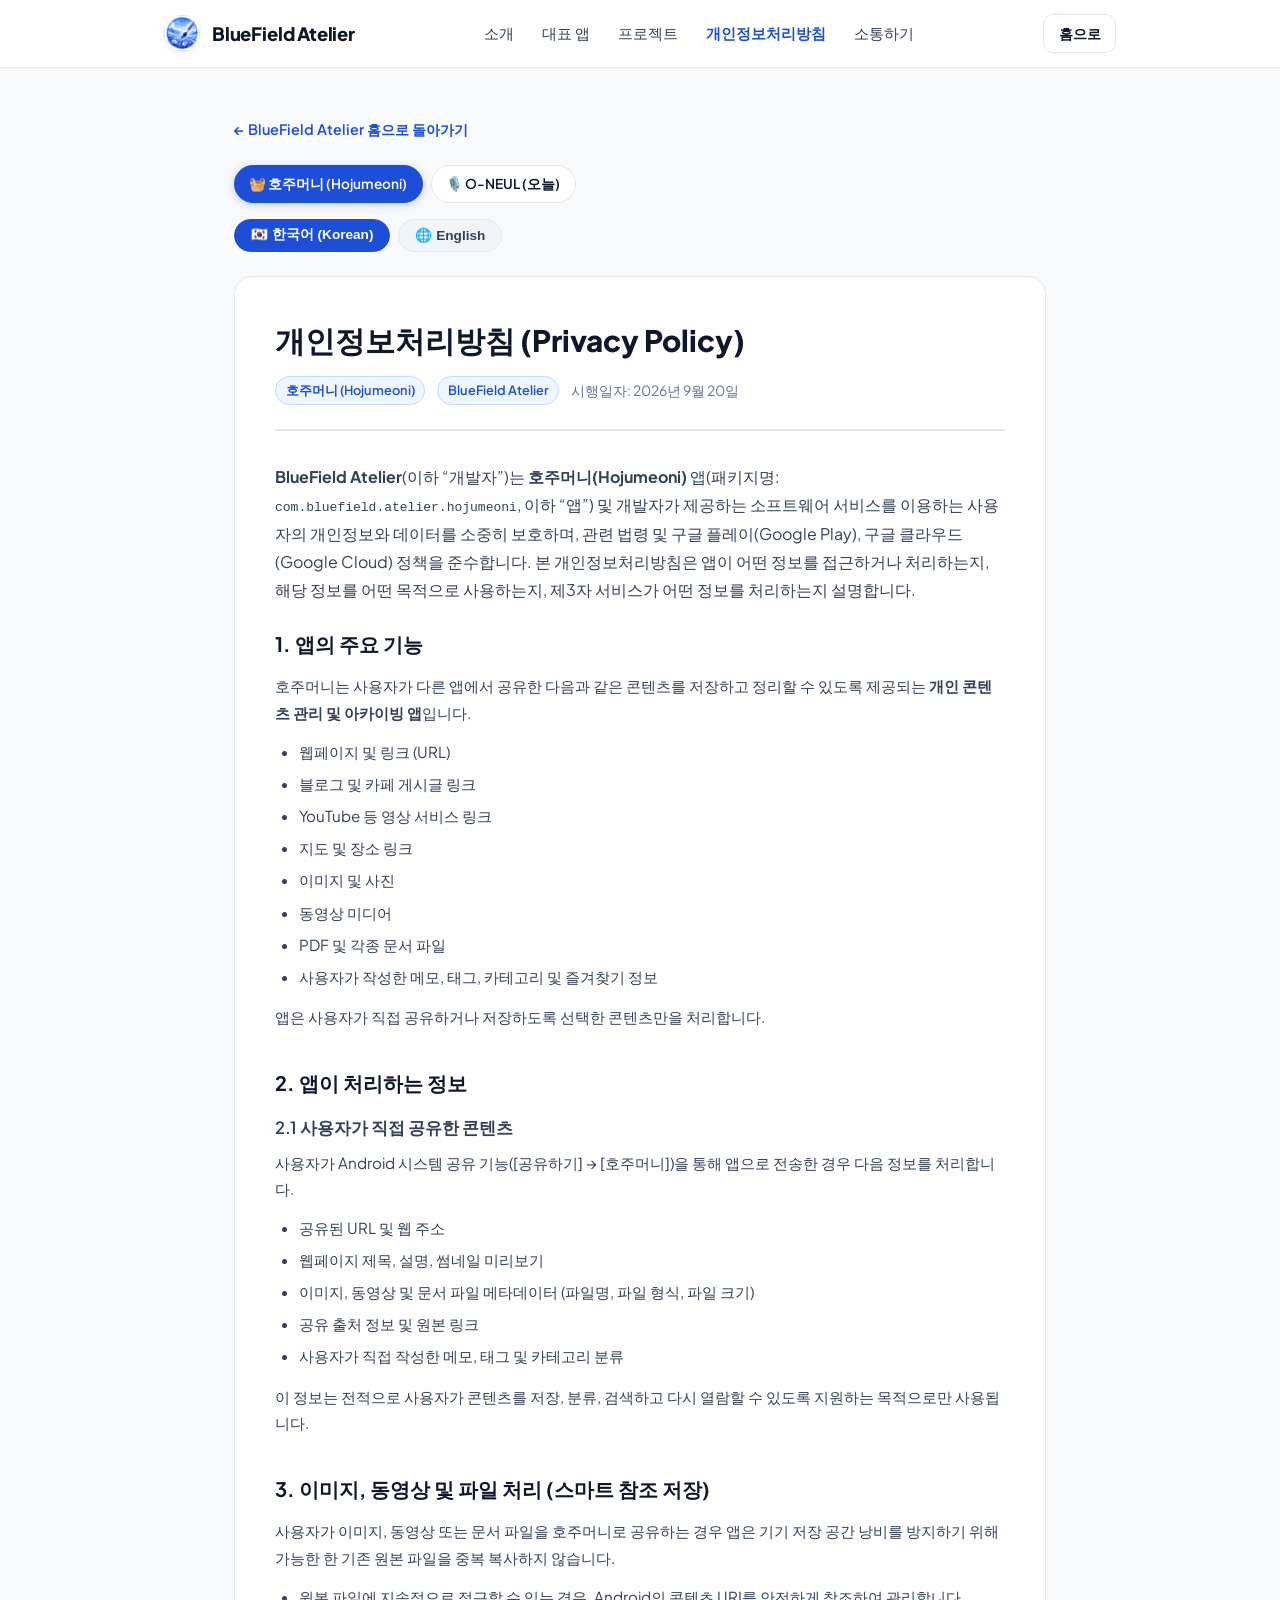
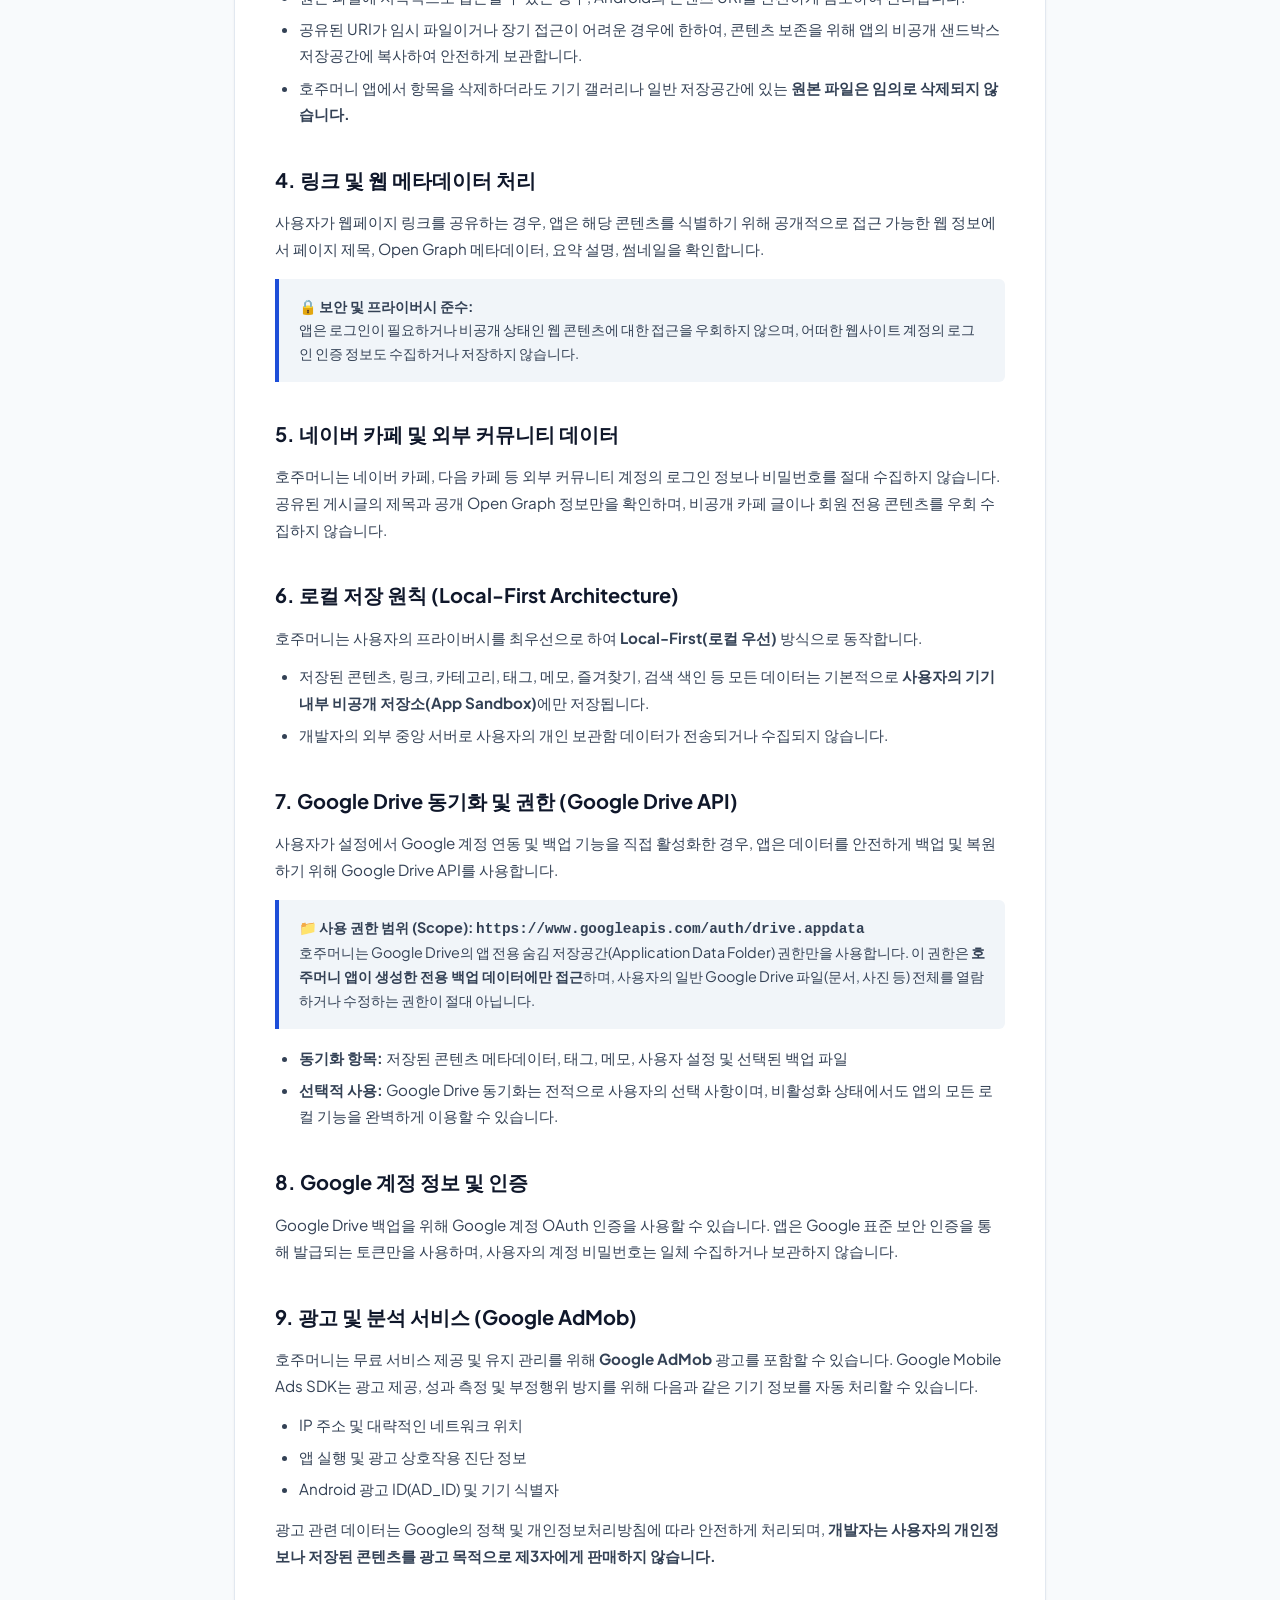
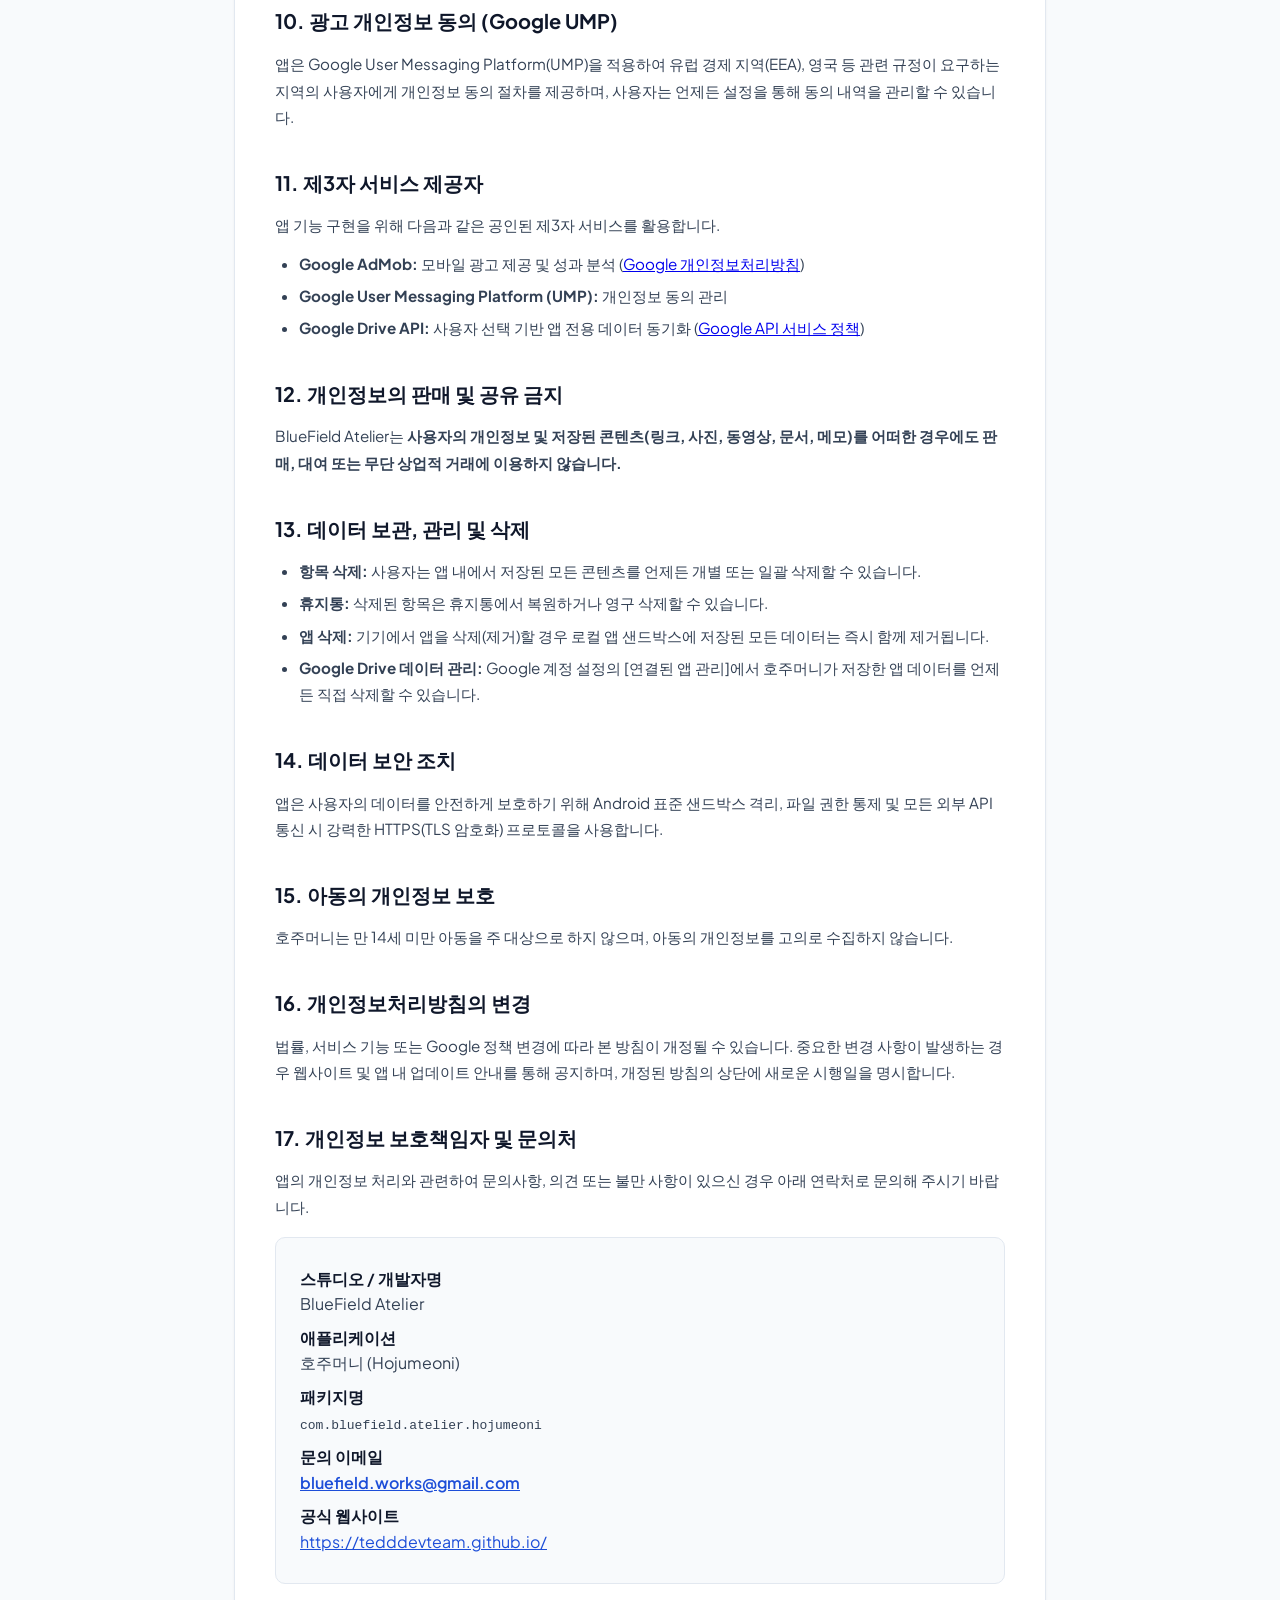
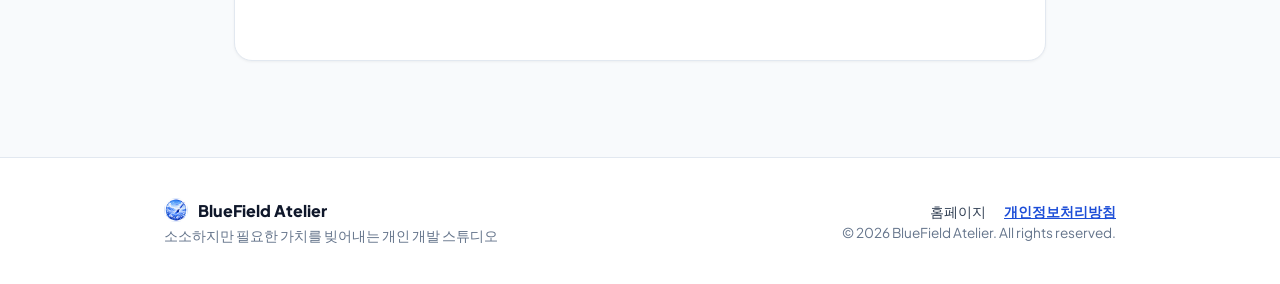
==== commit bf8d0c8e: "Add O-NEUL Privacy Policy and App selector navigation" ====
--- a/privacy-hojumeoni.html
+++ b/privacy-hojumeoni.html
@@ -202,6 +202,11 @@
     <main class="privacy-container">
         <a href="index.html" class="nav-back-link">← BlueField Atelier 홈으로 돌아가기</a>
 
+        <div style="display:flex; flex-wrap:wrap; gap:0.5rem; margin-bottom:1rem;">
+            <a href="privacy-hojumeoni.html" class="btn btn-sm btn-primary" style="text-decoration:none; border-radius:999px;">🧺 호주머니 (Hojumeoni)</a>
+            <a href="privacy-oneul.html" class="btn btn-sm btn-secondary" style="text-decoration:none; border-radius:999px;">🎙️ O-NEUL (오늘)</a>
+        </div>
+
         <div class="lang-switch-bar">
             <button id="tabKo" class="lang-tab active" onclick="switchLanguage('ko')">🇰🇷 한국어 (Korean)</button>
             <button id="tabEn" class="lang-tab" onclick="switchLanguage('en')">🌐 English</button>
